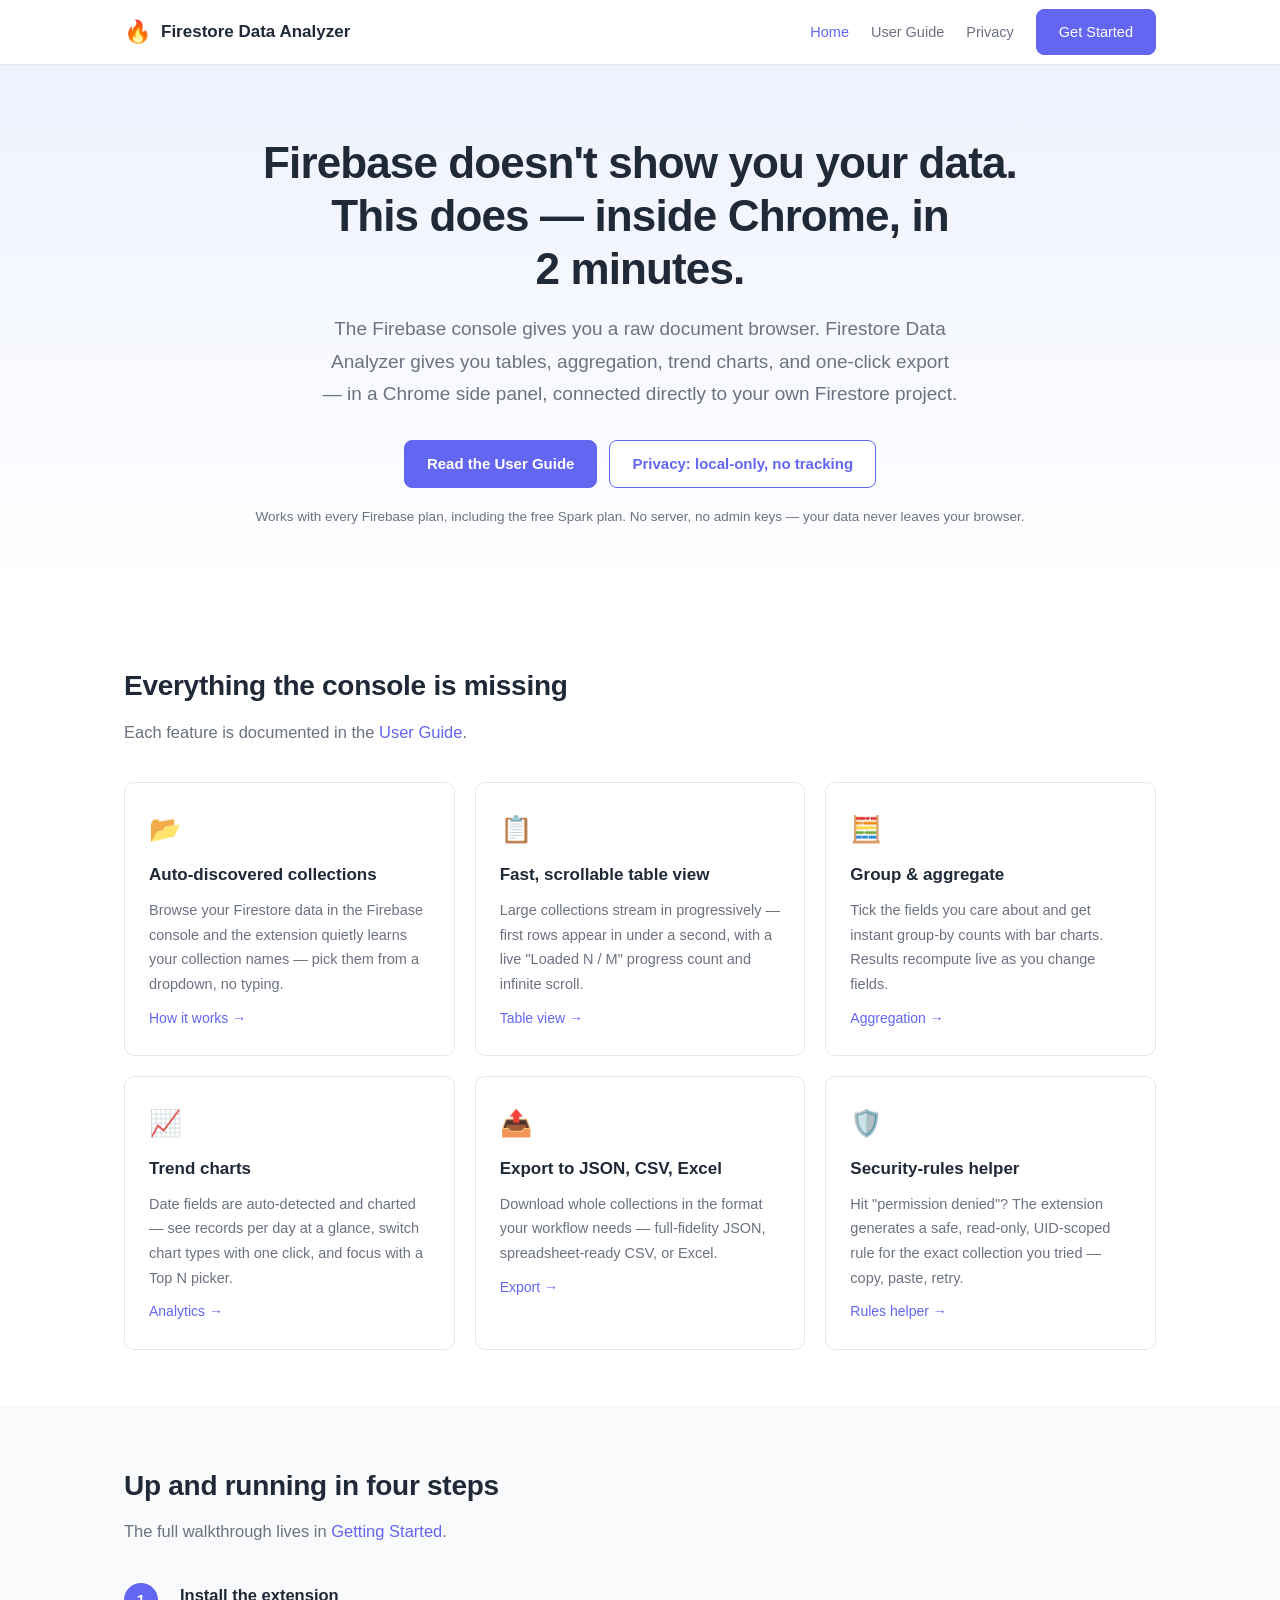
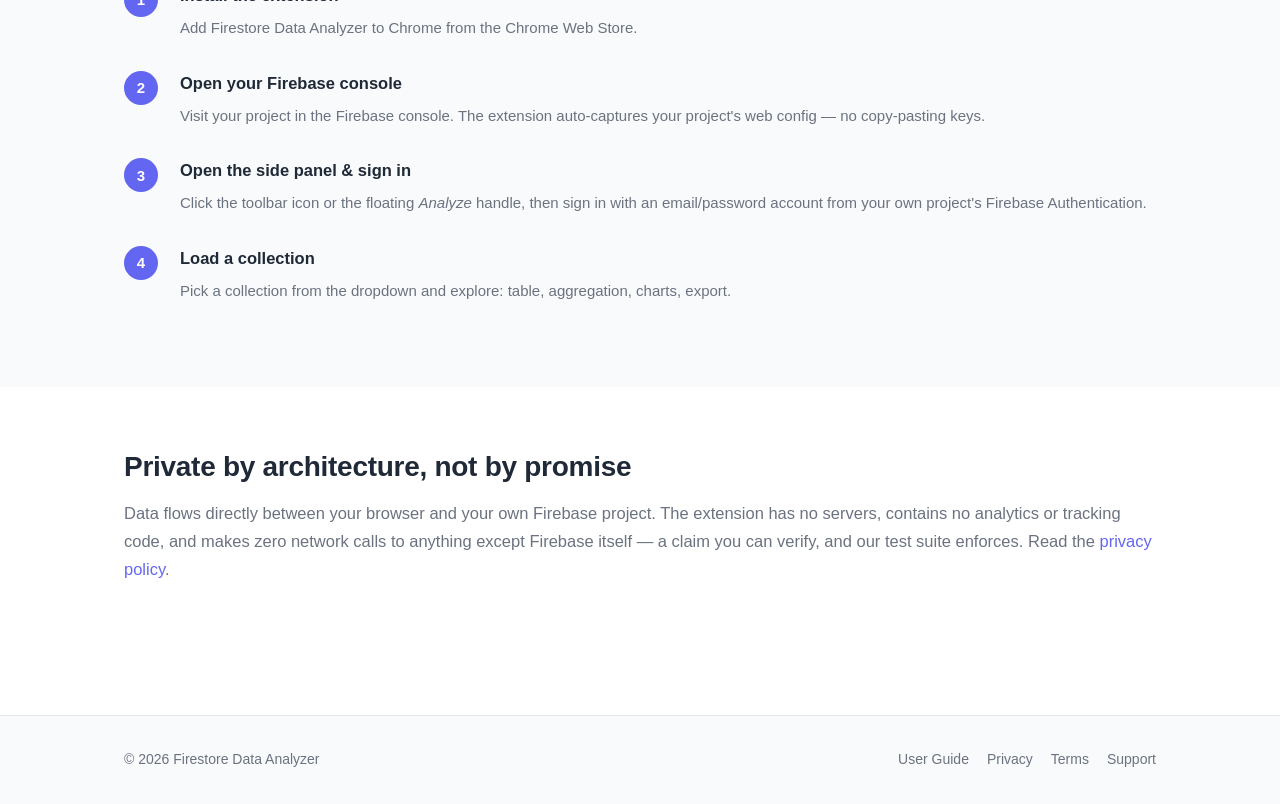
==== index.html @ 12dc2b6a "Documentation site: landing page, user guide, privacy policy, terms Static HTML/CSS site for the Fir" ====
<!DOCTYPE html>
<html lang="en">
<head>
  <meta charset="UTF-8">
  <meta name="viewport" content="width=device-width, initial-scale=1.0">
  <title>Firestore Data Analyzer — Explore, analyze &amp; export your Firestore data inside Chrome</title>
  <meta name="description" content="Firebase doesn't show you your data — on any plan. Firestore Data Analyzer does: browse collections, aggregate records, visualize trends, and export as CSV, JSON or Excel, right inside Chrome. Your data never leaves your browser.">
  <link rel="stylesheet" href="assets/style.css">
  <link rel="icon" href="data:image/svg+xml,<svg xmlns=%22http://www.w3.org/2000/svg%22 viewBox=%220 0 100 100%22><text y=%22.9em%22 font-size=%2290%22>🔥</text></svg>">
</head>
<body>

  <header class="site-header">
    <div class="inner">
      <a class="brand" href="./"><span class="logo">🔥</span> Firestore Data Analyzer</a>
      <nav class="site-nav">
        <a href="./" class="active">Home</a>
        <a href="guide/">User Guide</a>
        <a href="privacy.html">Privacy</a>
        <a class="btn" href="guide/#getting-started">Get Started</a>
      </nav>
    </div>
  </header>

  <section class="hero">
    <h1>Firebase doesn't show you your data.<br>This does — inside Chrome, in 2&nbsp;minutes.</h1>
    <p class="lede">
      The Firebase console gives you a raw document browser. Firestore Data Analyzer gives you
      tables, aggregation, trend charts, and one-click export — in a Chrome side panel,
      connected directly to your own Firestore project.
    </p>
    <div class="actions">
      <a class="btn" href="guide/#getting-started">Read the User Guide</a>
      <a class="btn secondary" href="privacy.html">Privacy: local-only, no tracking</a>
    </div>
    <p class="note">Works with every Firebase plan, including the free Spark plan. No server, no admin keys — your data never leaves your browser.</p>
  </section>

  <div class="section">
    <h2>Everything the console is missing</h2>
    <p class="sub">Each feature is documented in the <a href="guide/">User Guide</a>.</p>

    <div class="feature-grid">
      <div class="feature-card">
        <div class="icon">📂</div>
        <h3>Auto-discovered collections</h3>
        <p>Browse your Firestore data in the Firebase console and the extension quietly learns your collection names — pick them from a dropdown, no typing.</p>
        <a class="more" href="guide/#collections">How it works →</a>
      </div>
      <div class="feature-card">
        <div class="icon">📋</div>
        <h3>Fast, scrollable table view</h3>
        <p>Large collections stream in progressively — first rows appear in under a second, with a live "Loaded N / M" progress count and infinite scroll.</p>
        <a class="more" href="guide/#table-view">Table view →</a>
      </div>
      <div class="feature-card">
        <div class="icon">🧮</div>
        <h3>Group &amp; aggregate</h3>
        <p>Tick the fields you care about and get instant group-by counts with bar charts. Results recompute live as you change fields.</p>
        <a class="more" href="guide/#aggregation">Aggregation →</a>
      </div>
      <div class="feature-card">
        <div class="icon">📈</div>
        <h3>Trend charts</h3>
        <p>Date fields are auto-detected and charted — see records per day at a glance, switch chart types with one click, and focus with a Top&nbsp;N picker.</p>
        <a class="more" href="guide/#analytics">Analytics →</a>
      </div>
      <div class="feature-card">
        <div class="icon">📤</div>
        <h3>Export to JSON, CSV, Excel</h3>
        <p>Download whole collections in the format your workflow needs — full-fidelity JSON, spreadsheet-ready CSV, or Excel.</p>
        <a class="more" href="guide/#export">Export →</a>
      </div>
      <div class="feature-card">
        <div class="icon">🛡️</div>
        <h3>Security-rules helper</h3>
        <p>Hit "permission denied"? The extension generates a safe, read-only, UID-scoped rule for the exact collection you tried — copy, paste, retry.</p>
        <a class="more" href="guide/#rules-helper">Rules helper →</a>
      </div>
    </div>
  </div>

  <div class="section alt">
    <div class="inner">
      <h2>Up and running in four steps</h2>
      <p class="sub">The full walkthrough lives in <a href="guide/#getting-started">Getting Started</a>.</p>
      <ol class="steps">
        <li>
          <h3>Install the extension</h3>
          <p>Add Firestore Data Analyzer to Chrome from the Chrome Web Store.</p>
        </li>
        <li>
          <h3>Open your Firebase console</h3>
          <p>Visit your project in the Firebase console. The extension auto-captures your project's web config — no copy-pasting keys.</p>
        </li>
        <li>
          <h3>Open the side panel &amp; sign in</h3>
          <p>Click the toolbar icon or the floating <em>Analyze</em> handle, then sign in with an email/password account from your own project's Firebase Authentication.</p>
        </li>
        <li>
          <h3>Load a collection</h3>
          <p>Pick a collection from the dropdown and explore: table, aggregation, charts, export.</p>
        </li>
      </ol>
    </div>
  </div>

  <div class="section">
    <h2>Private by architecture, not by promise</h2>
    <p class="sub">
      Data flows directly between your browser and your own Firebase project. The extension has no
      servers, contains no analytics or tracking code, and makes zero network calls to anything
      except Firebase itself — a claim you can verify, and our test suite enforces.
      Read the <a href="privacy.html">privacy policy</a>.
    </p>
  </div>

  <footer class="site-footer">
    <div class="inner">
      <span>© 2026 Firestore Data Analyzer</span>
      <nav>
        <a href="guide/">User Guide</a>
        <a href="privacy.html">Privacy</a>
        <a href="terms.html">Terms</a>
        <a href="mailto:niknackster@gmail.com">Support</a>
      </nav>
    </div>
  </footer>

</body>
</html>
---- assets/style.css ----
/* Firestore Data Analyzer — documentation site */

:root {
  --accent: #6366f1;
  --accent-dark: #4f46e5;
  --accent-soft: #eef2ff;
  --text: #1f2937;
  --text-muted: #6b7280;
  --border: #e5e7eb;
  --bg: #ffffff;
  --bg-alt: #f9fafb;
  --code-bg: #f3f4f6;
  --radius: 10px;
  --max-width: 1080px;
}

* { box-sizing: border-box; }

html { scroll-behavior: smooth; scroll-padding-top: 84px; }

body {
  margin: 0;
  font-family: -apple-system, BlinkMacSystemFont, 'Segoe UI', Roboto, Helvetica, Arial, sans-serif;
  color: var(--text);
  background: var(--bg);
  line-height: 1.7;
  font-size: 16px;
}

a { color: var(--accent); text-decoration: none; }
a:hover { text-decoration: underline; }

code {
  background: var(--code-bg);
  padding: 2px 6px;
  border-radius: 5px;
  font-size: 0.88em;
  font-family: ui-monospace, SFMono-Regular, Menlo, Consolas, monospace;
}

pre {
  background: #111827;
  color: #e5e7eb;
  padding: 16px 20px;
  border-radius: var(--radius);
  overflow-x: auto;
  font-size: 13.5px;
  line-height: 1.6;
}
pre code { background: none; padding: 0; color: inherit; }

/* ── Header ── */

.site-header {
  position: sticky;
  top: 0;
  z-index: 50;
  background: rgba(255, 255, 255, 0.92);
  backdrop-filter: blur(8px);
  border-bottom: 1px solid var(--border);
}

.site-header .inner {
  max-width: var(--max-width);
  margin: 0 auto;
  padding: 0 24px;
  height: 64px;
  display: flex;
  align-items: center;
  justify-content: space-between;
  gap: 16px;
}

.brand {
  display: flex;
  align-items: center;
  gap: 10px;
  font-weight: 700;
  font-size: 17px;
  color: var(--text);
}
.brand:hover { text-decoration: none; }
.brand .logo { font-size: 22px; }

.site-nav { display: flex; gap: 22px; align-items: center; }
.site-nav a { color: var(--text-muted); font-size: 14.5px; font-weight: 500; }
.site-nav a:hover { color: var(--text); text-decoration: none; }
.site-nav a.active { color: var(--accent); }
.site-nav .btn { color: #fff; }

/* ── Buttons ── */

.btn {
  display: inline-block;
  padding: 10px 22px;
  border-radius: 8px;
  font-weight: 600;
  font-size: 15px;
  background: var(--accent);
  color: #fff;
  border: 1px solid var(--accent);
}
.btn:hover { background: var(--accent-dark); text-decoration: none; }

.btn.secondary {
  background: #fff;
  color: var(--accent);
}
.btn.secondary:hover { background: var(--accent-soft); }

/* ── Hero ── */

.hero {
  background: linear-gradient(180deg, var(--accent-soft) 0%, #fff 100%);
  padding: 72px 24px 64px;
  text-align: center;
}
.hero h1 {
  font-size: clamp(30px, 5vw, 44px);
  line-height: 1.2;
  margin: 0 auto 18px;
  max-width: 760px;
  letter-spacing: -0.02em;
}
.hero p.lede {
  font-size: 19px;
  color: var(--text-muted);
  max-width: 640px;
  margin: 0 auto 30px;
}
.hero .actions { display: flex; gap: 12px; justify-content: center; flex-wrap: wrap; }
.hero .note { margin-top: 18px; font-size: 13.5px; color: var(--text-muted); }

/* ── Sections ── */

.section {
  max-width: var(--max-width);
  margin: 0 auto;
  padding: 56px 24px;
}
.section.alt { background: var(--bg-alt); max-width: none; }
.section.alt > .inner { max-width: var(--max-width); margin: 0 auto; padding: 0 24px; }

.section h2 {
  font-size: 28px;
  letter-spacing: -0.01em;
  margin: 0 0 8px;
}
.section p.sub {
  color: var(--text-muted);
  margin: 0 0 36px;
  font-size: 16.5px;
}

/* ── Feature grid ── */

.feature-grid {
  display: grid;
  grid-template-columns: repeat(auto-fit, minmax(280px, 1fr));
  gap: 20px;
}

.feature-card {
  border: 1px solid var(--border);
  border-radius: var(--radius);
  padding: 24px;
  background: #fff;
}
.feature-card .icon { font-size: 26px; margin-bottom: 10px; }
.feature-card h3 { margin: 0 0 8px; font-size: 17px; }
.feature-card p { margin: 0; color: var(--text-muted); font-size: 14.5px; }
.feature-card a.more { font-size: 14px; font-weight: 500; display: inline-block; margin-top: 10px; }

/* ── Steps ── */

.steps { counter-reset: step; list-style: none; padding: 0; margin: 0; }
.steps li {
  counter-increment: step;
  position: relative;
  padding: 0 0 28px 56px;
}
.steps li::before {
  content: counter(step);
  position: absolute;
  left: 0;
  top: 2px;
  width: 34px;
  height: 34px;
  border-radius: 50%;
  background: var(--accent);
  color: #fff;
  font-weight: 700;
  display: flex;
  align-items: center;
  justify-content: center;
  font-size: 15px;
}
.steps li h3 { margin: 0 0 6px; font-size: 16.5px; }
.steps li p { margin: 0; color: var(--text-muted); font-size: 15px; }

/* ── Docs layout ── */

.docs-wrap {
  max-width: var(--max-width);
  margin: 0 auto;
  padding: 40px 24px 80px;
  display: grid;
  grid-template-columns: 240px minmax(0, 1fr);
  gap: 48px;
  align-items: start;
}

.docs-sidebar {
  position: sticky;
  top: 84px;
  font-size: 14px;
}
.docs-sidebar .group-label {
  text-transform: uppercase;
  letter-spacing: 0.06em;
  font-size: 11.5px;
  font-weight: 700;
  color: var(--text-muted);
  margin: 18px 0 6px;
}
.docs-sidebar .group-label:first-child { margin-top: 0; }
.docs-sidebar a {
  display: block;
  padding: 5px 10px;
  border-radius: 6px;
  color: var(--text-muted);
}
.docs-sidebar a:hover { color: var(--text); background: var(--bg-alt); text-decoration: none; }

.docs-content h1 { font-size: 32px; letter-spacing: -0.02em; margin: 0 0 10px; }
.docs-content > p.lede { color: var(--text-muted); font-size: 17px; margin: 0 0 40px; }

.docs-content section { padding: 8px 0 28px; }
.docs-content h2 {
  font-size: 23px;
  margin: 28px 0 12px;
  padding-top: 20px;
  border-top: 1px solid var(--border);
  letter-spacing: -0.01em;
}
.docs-content h3 { font-size: 17px; margin: 22px 0 8px; }
.docs-content p, .docs-content li { color: #374151; font-size: 15.5px; }
.docs-content ul, .docs-content ol { padding-left: 24px; }

.callout {
  border-left: 4px solid var(--accent);
  background: var(--accent-soft);
  padding: 14px 18px;
  border-radius: 0 var(--radius) var(--radius) 0;
  margin: 18px 0;
  font-size: 14.5px;
}
.callout.warn { border-color: #f59e0b; background: #fffbeb; }
.callout p { margin: 0; }

/* ── Prose pages (privacy / terms / refunds) ── */

.prose {
  max-width: 760px;
  margin: 0 auto;
  padding: 48px 24px 80px;
}
.prose h1 { font-size: 30px; margin-bottom: 4px; letter-spacing: -0.02em; }
.prose .date { color: var(--text-muted); font-size: 14px; margin-bottom: 32px; }
.prose h2 { font-size: 20px; margin-top: 34px; }
.prose li { margin: 6px 0; }
.prose .highlight {
  background: var(--accent-soft);
  padding: 16px 20px;
  border-radius: var(--radius);
  margin: 16px 0;
}

/* ── FAQ ── */

.faq details {
  border: 1px solid var(--border);
  border-radius: var(--radius);
  padding: 16px 20px;
  margin-bottom: 12px;
  background: #fff;
}
.faq summary { font-weight: 600; cursor: pointer; font-size: 15.5px; }
.faq details p { margin: 12px 0 0; color: var(--text-muted); font-size: 15px; }

/* ── Footer ── */

.site-footer {
  border-top: 1px solid var(--border);
  background: var(--bg-alt);
  margin-top: 40px;
}
.site-footer .inner {
  max-width: var(--max-width);
  margin: 0 auto;
  padding: 32px 24px;
  display: flex;
  justify-content: space-between;
  align-items: center;
  gap: 16px;
  flex-wrap: wrap;
  font-size: 14px;
  color: var(--text-muted);
}
.site-footer nav { display: flex; gap: 18px; flex-wrap: wrap; }
.site-footer a { color: var(--text-muted); }
.site-footer a:hover { color: var(--text); }

/* ── Responsive ── */

@media (max-width: 820px) {
  .docs-wrap { grid-template-columns: 1fr; gap: 8px; }
  .docs-sidebar { position: static; display: flex; flex-wrap: wrap; gap: 4px 10px; padding-bottom: 18px; border-bottom: 1px solid var(--border); }
  .docs-sidebar .group-label { width: 100%; margin: 10px 0 2px; }
  .site-nav { gap: 14px; }
}
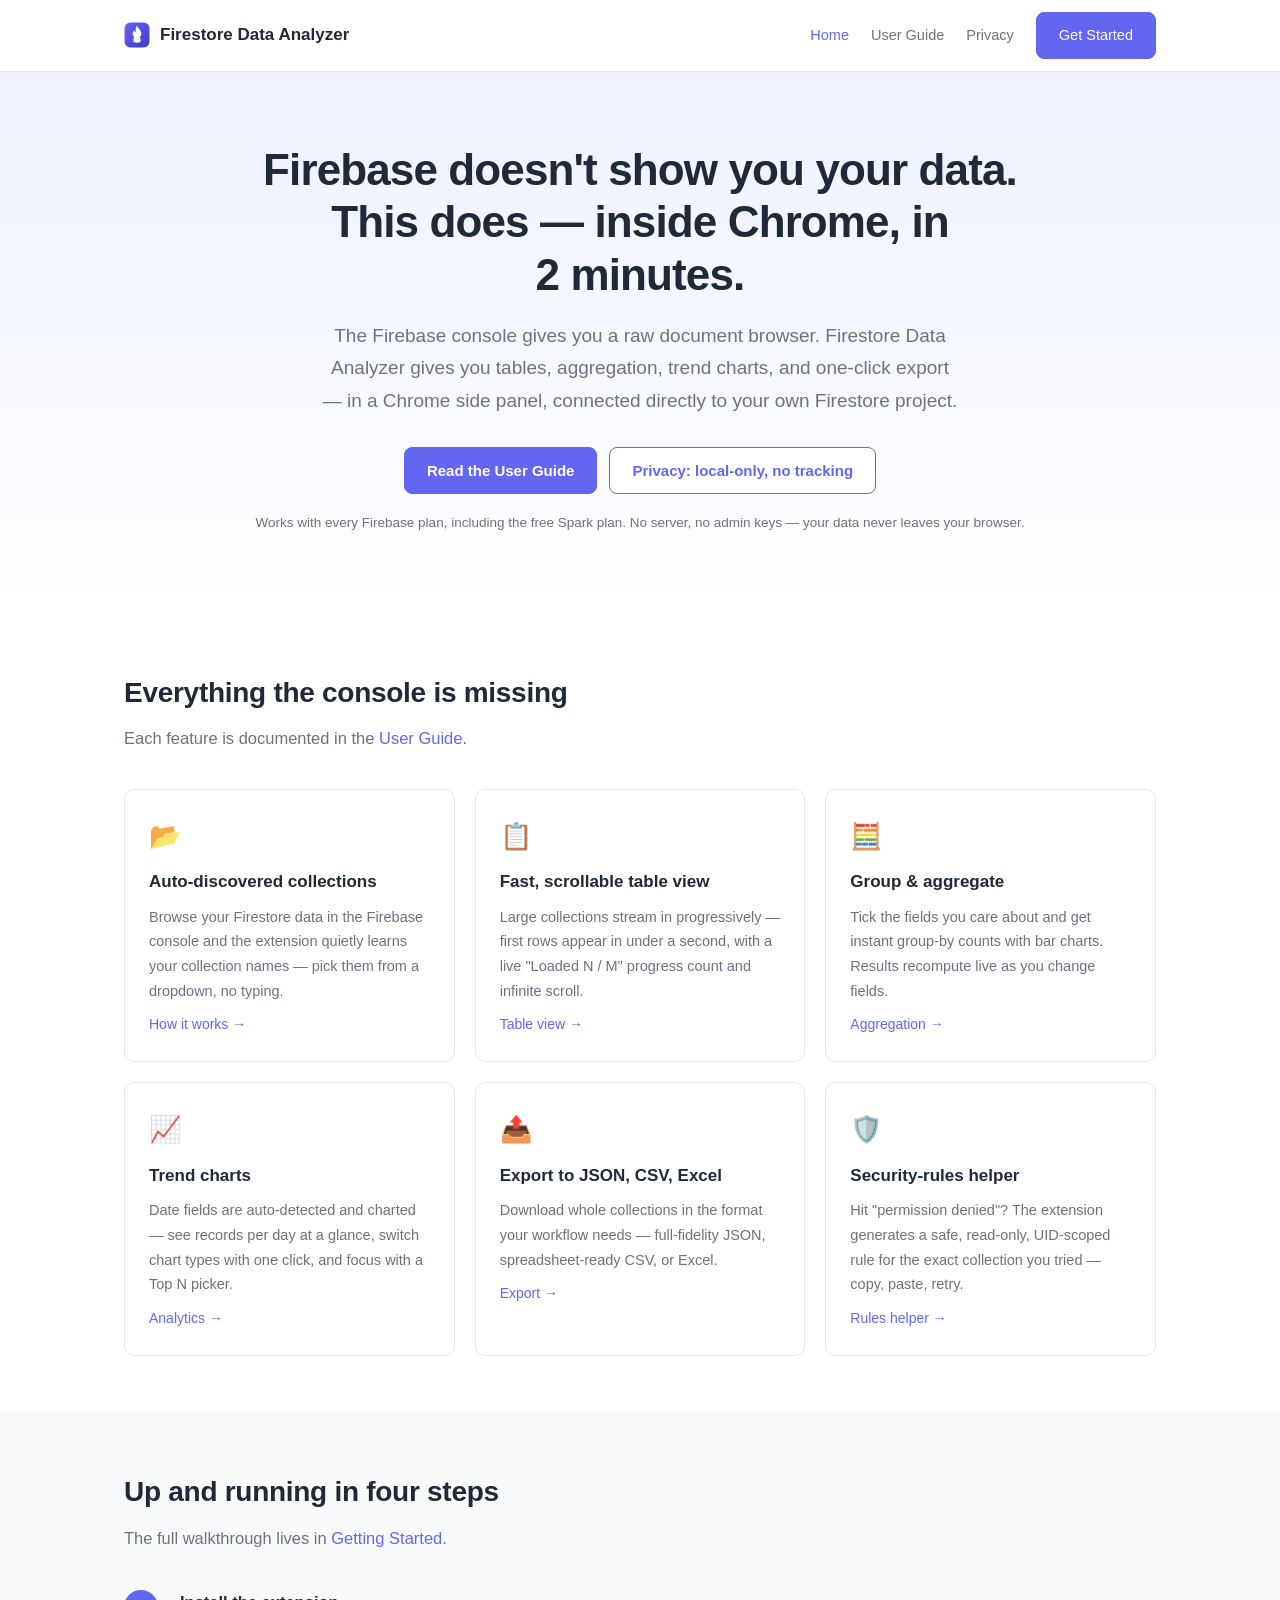
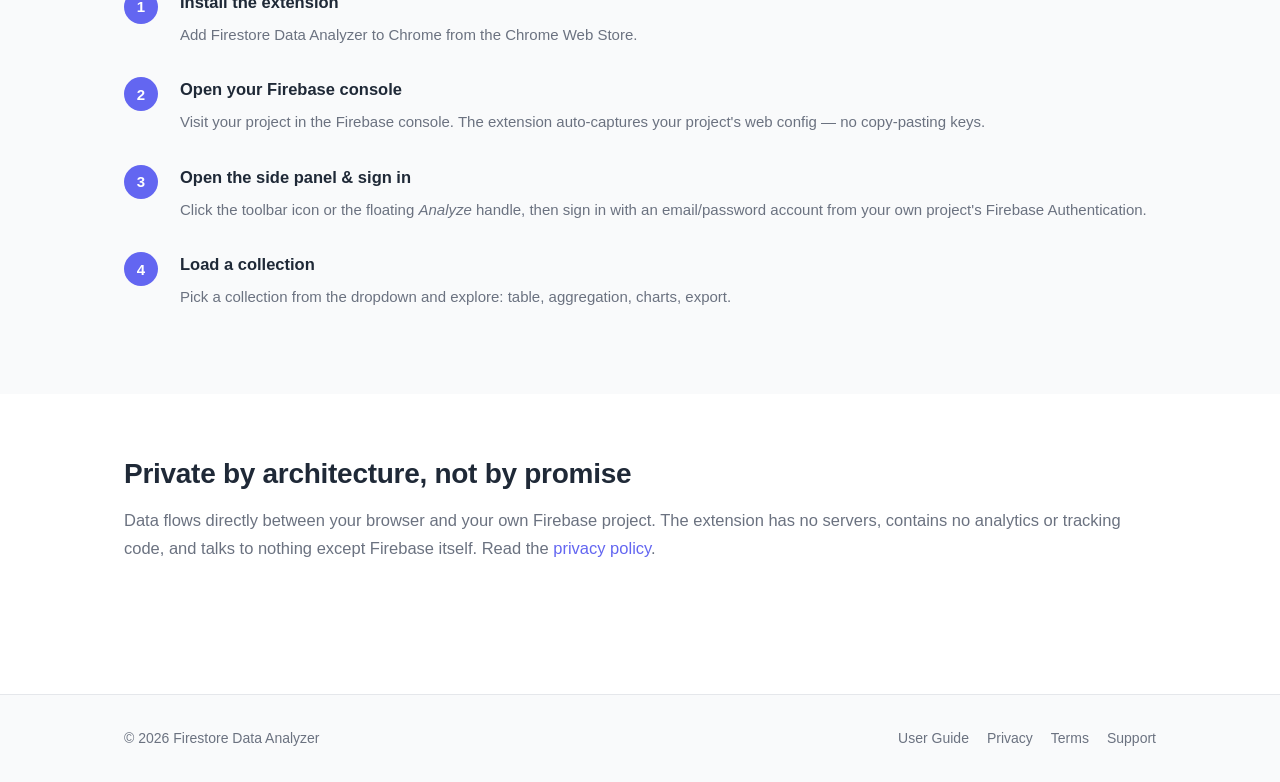
==== commit a7c05c2b: "Mobile header fix, real brand logo, less technical guide copy - Header now wraps gracefully on phone" ====
--- a/index.html
+++ b/index.html
@@ -6,13 +6,13 @@
   <title>Firestore Data Analyzer — Explore, analyze &amp; export your Firestore data inside Chrome</title>
   <meta name="description" content="Firebase doesn't show you your data — on any plan. Firestore Data Analyzer does: browse collections, aggregate records, visualize trends, and export as CSV, JSON or Excel, right inside Chrome. Your data never leaves your browser.">
   <link rel="stylesheet" href="assets/style.css">
-  <link rel="icon" href="data:image/svg+xml,<svg xmlns=%22http://www.w3.org/2000/svg%22 viewBox=%220 0 100 100%22><text y=%22.9em%22 font-size=%2290%22>🔥</text></svg>">
+  <link rel="icon" href="data:image/svg+xml,%3Csvg xmlns='http://www.w3.org/2000/svg' viewBox='0 0 48 48'%3E%3Crect x='1' y='1' width='46' height='46' rx='11' fill='%234f46e5'/%3E%3Cpath d='M24 6c1.5 6 8 8.5 8 15.5A8 8 0 0 1 16 21.5c0-3 1.8-4.8 3-6 .4 2 1.6 3 3 3.2-1.3-3.4.2-8.7 2-12.7z' fill='%23fff'/%3E%3Cellipse cx='24' cy='30' rx='6.5' ry='2.2' fill='%23fff'/%3E%3Cpath d='M17.5 30v6c0 1.2 2.9 2.2 6.5 2.2s6.5-1 6.5-2.2v-6c0 1.2-2.9 2.2-6.5 2.2s-6.5-1-6.5-2.2z' fill='%23fff'/%3E%3C/svg%3E">
 </head>
 <body>
 
   <header class="site-header">
     <div class="inner">
-      <a class="brand" href="./"><span class="logo">🔥</span> Firestore Data Analyzer</a>
+      <a class="brand" href="./"><svg class="brand-mark" viewBox="0 0 48 48" width="26" height="26" role="img" aria-label="Firestore Data Analyzer logo"><defs><linearGradient id="bmg" x1="0" y1="0" x2="1" y2="1"><stop offset="0" stop-color="#6366f1"/><stop offset="1" stop-color="#4338ca"/></linearGradient></defs><rect x="1" y="1" width="46" height="46" rx="11" fill="url(#bmg)"/><path d="M24 6c1.5 6 8 8.5 8 15.5A8 8 0 0 1 16 21.5c0-3 1.8-4.8 3-6 .4 2 1.6 3 3 3.2-1.3-3.4.2-8.7 2-12.7z" fill="#fff"/><g fill="#fff"><ellipse cx="24" cy="30" rx="6.5" ry="2.2"/><path d="M17.5 30v6c0 1.2 2.9 2.2 6.5 2.2s6.5-1 6.5-2.2v-6c0 1.2-2.9 2.2-6.5 2.2s-6.5-1-6.5-2.2z"/></g></svg> Firestore Data Analyzer</a>
       <nav class="site-nav">
         <a href="./" class="active">Home</a>
         <a href="guide/">User Guide</a>
@@ -109,8 +109,7 @@
     <h2>Private by architecture, not by promise</h2>
     <p class="sub">
       Data flows directly between your browser and your own Firebase project. The extension has no
-      servers, contains no analytics or tracking code, and makes zero network calls to anything
-      except Firebase itself — a claim you can verify, and our test suite enforces.
+      servers, contains no analytics or tracking code, and talks to nothing except Firebase itself.
       Read the <a href="privacy.html">privacy policy</a>.
     </p>
   </div>
--- a/assets/style.css
+++ b/assets/style.css
@@ -63,12 +63,13 @@
 .site-header .inner {
   max-width: var(--max-width);
   margin: 0 auto;
-  padding: 0 24px;
-  height: 64px;
+  padding: 12px 24px;
+  min-height: 64px;
   display: flex;
   align-items: center;
   justify-content: space-between;
-  gap: 16px;
+  gap: 12px 16px;
+  flex-wrap: wrap;
 }
 
 .brand {
@@ -78,9 +79,10 @@
   font-weight: 700;
   font-size: 17px;
   color: var(--text);
+  white-space: nowrap;
 }
 .brand:hover { text-decoration: none; }
-.brand .logo { font-size: 22px; }
+.brand .brand-mark { flex-shrink: 0; display: block; }
 
 .site-nav { display: flex; gap: 22px; align-items: center; }
 .site-nav a { color: var(--text-muted); font-size: 14.5px; font-weight: 500; }
@@ -319,3 +321,18 @@
   .docs-sidebar .group-label { width: 100%; margin: 10px 0 2px; }
   .site-nav { gap: 14px; }
 }
+
+@media (max-width: 640px) {
+  .site-header .inner { padding: 10px 16px; }
+  .brand { font-size: 15px; gap: 8px; }
+  .brand .brand-mark { width: 22px; height: 22px; }
+  .site-nav { gap: 12px; }
+  .site-nav a { font-size: 13.5px; white-space: nowrap; }
+  .site-nav .btn { padding: 7px 12px; font-size: 13.5px; }
+  .hero { padding: 48px 20px 44px; }
+  .section { padding: 40px 20px; }
+}
+
+@media (max-width: 430px) {
+  .site-nav .btn { display: none; }
+}
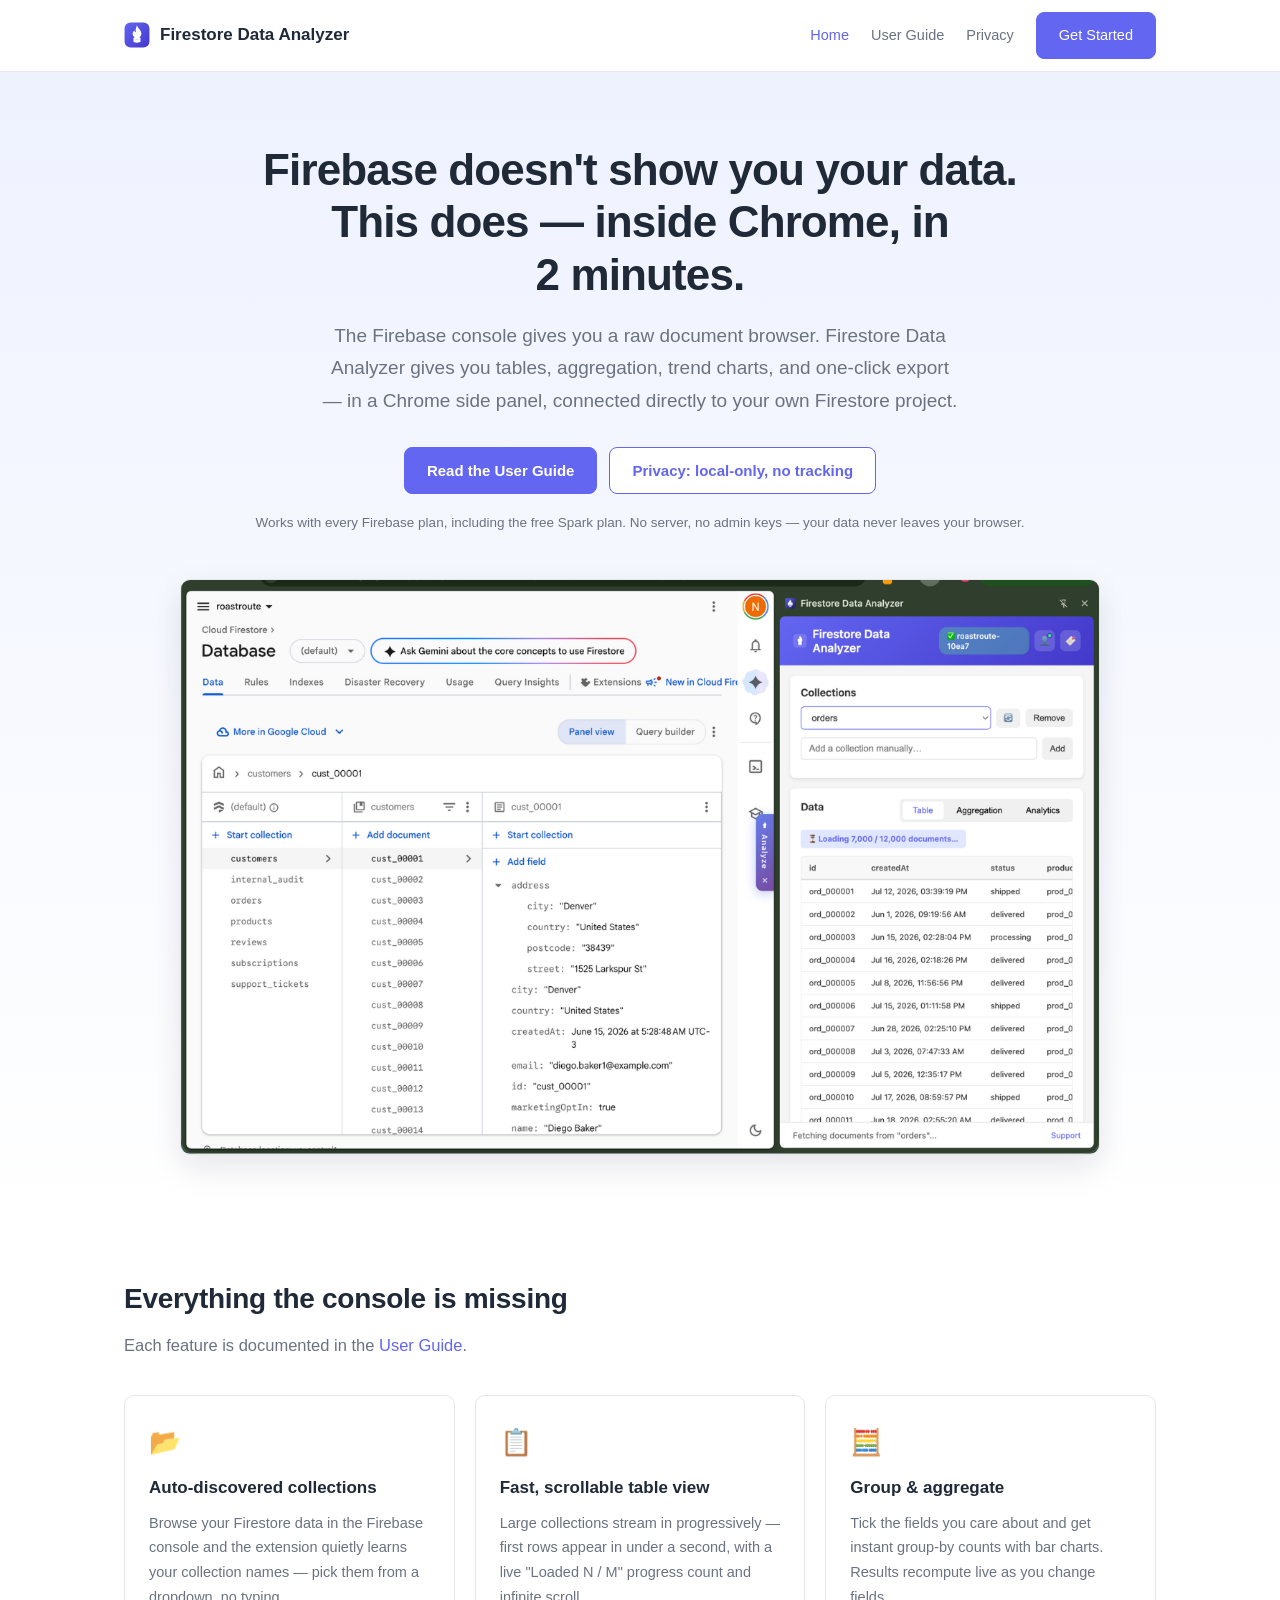
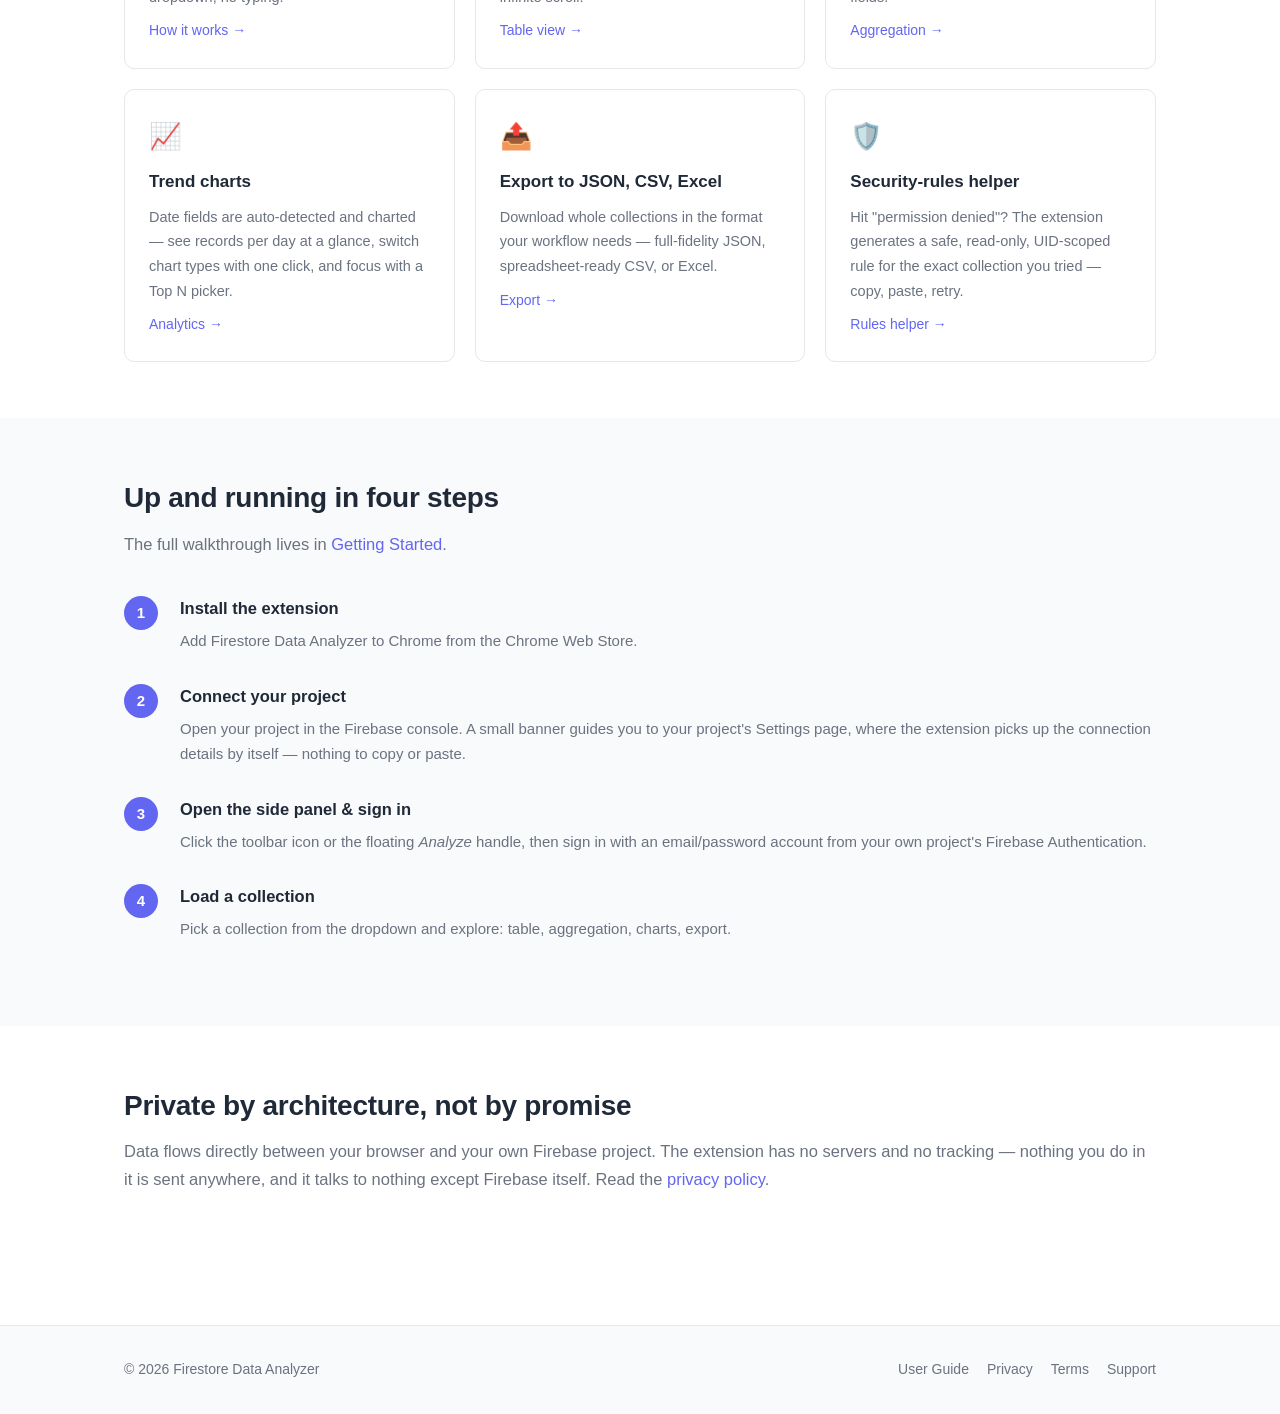
==== commit b5a15900: "Accurate setup steps: Settings-page connect banner, project switching Co-Authored-By: Claude Fable 5" ====
--- a/index.html
+++ b/index.html
@@ -34,6 +34,9 @@
       <a class="btn secondary" href="privacy.html">Privacy: local-only, no tracking</a>
     </div>
     <p class="note">Works with every Firebase plan, including the free Spark plan. No server, no admin keys — your data never leaves your browser.</p>
+    <figure class="screenshot">
+      <img src="assets/img/hero-table.png" alt="Firestore Data Analyzer side panel open next to the Firebase console, showing a collection loaded in table view" loading="lazy" onerror="this.closest('figure').style.display='none'">
+    </figure>
   </section>
 
   <div class="section">
@@ -90,8 +93,8 @@
           <p>Add Firestore Data Analyzer to Chrome from the Chrome Web Store.</p>
         </li>
         <li>
-          <h3>Open your Firebase console</h3>
-          <p>Visit your project in the Firebase console. The extension auto-captures your project's web config — no copy-pasting keys.</p>
+          <h3>Connect your project</h3>
+          <p>Open your project in the Firebase console. A small banner guides you to your project's Settings page, where the extension picks up the connection details by itself — nothing to copy or paste.</p>
         </li>
         <li>
           <h3>Open the side panel &amp; sign in</h3>
@@ -109,8 +112,8 @@
     <h2>Private by architecture, not by promise</h2>
     <p class="sub">
       Data flows directly between your browser and your own Firebase project. The extension has no
-      servers, contains no analytics or tracking code, and talks to nothing except Firebase itself.
-      Read the <a href="privacy.html">privacy policy</a>.
+      servers and no tracking — nothing you do in it is sent anywhere, and it talks to nothing
+      except Firebase itself. Read the <a href="privacy.html">privacy policy</a>.
     </p>
   </div>
 
--- a/assets/style.css
+++ b/assets/style.css
@@ -132,6 +132,25 @@
 }
 .hero .actions { display: flex; gap: 12px; justify-content: center; flex-wrap: wrap; }
 .hero .note { margin-top: 18px; font-size: 13.5px; color: var(--text-muted); }
+
+/* ── Screenshots ── */
+
+.screenshot { margin: 24px 0; }
+.screenshot img {
+  width: 100%;
+  height: auto;
+  display: block;
+  border: 1px solid var(--border);
+  border-radius: var(--radius);
+  box-shadow: 0 12px 32px rgba(17, 24, 39, 0.10);
+}
+.screenshot figcaption {
+  margin-top: 10px;
+  font-size: 13.5px;
+  color: var(--text-muted);
+  text-align: center;
+}
+.hero .screenshot { max-width: 920px; margin: 44px auto 0; }
 
 /* ── Sections ── */
 
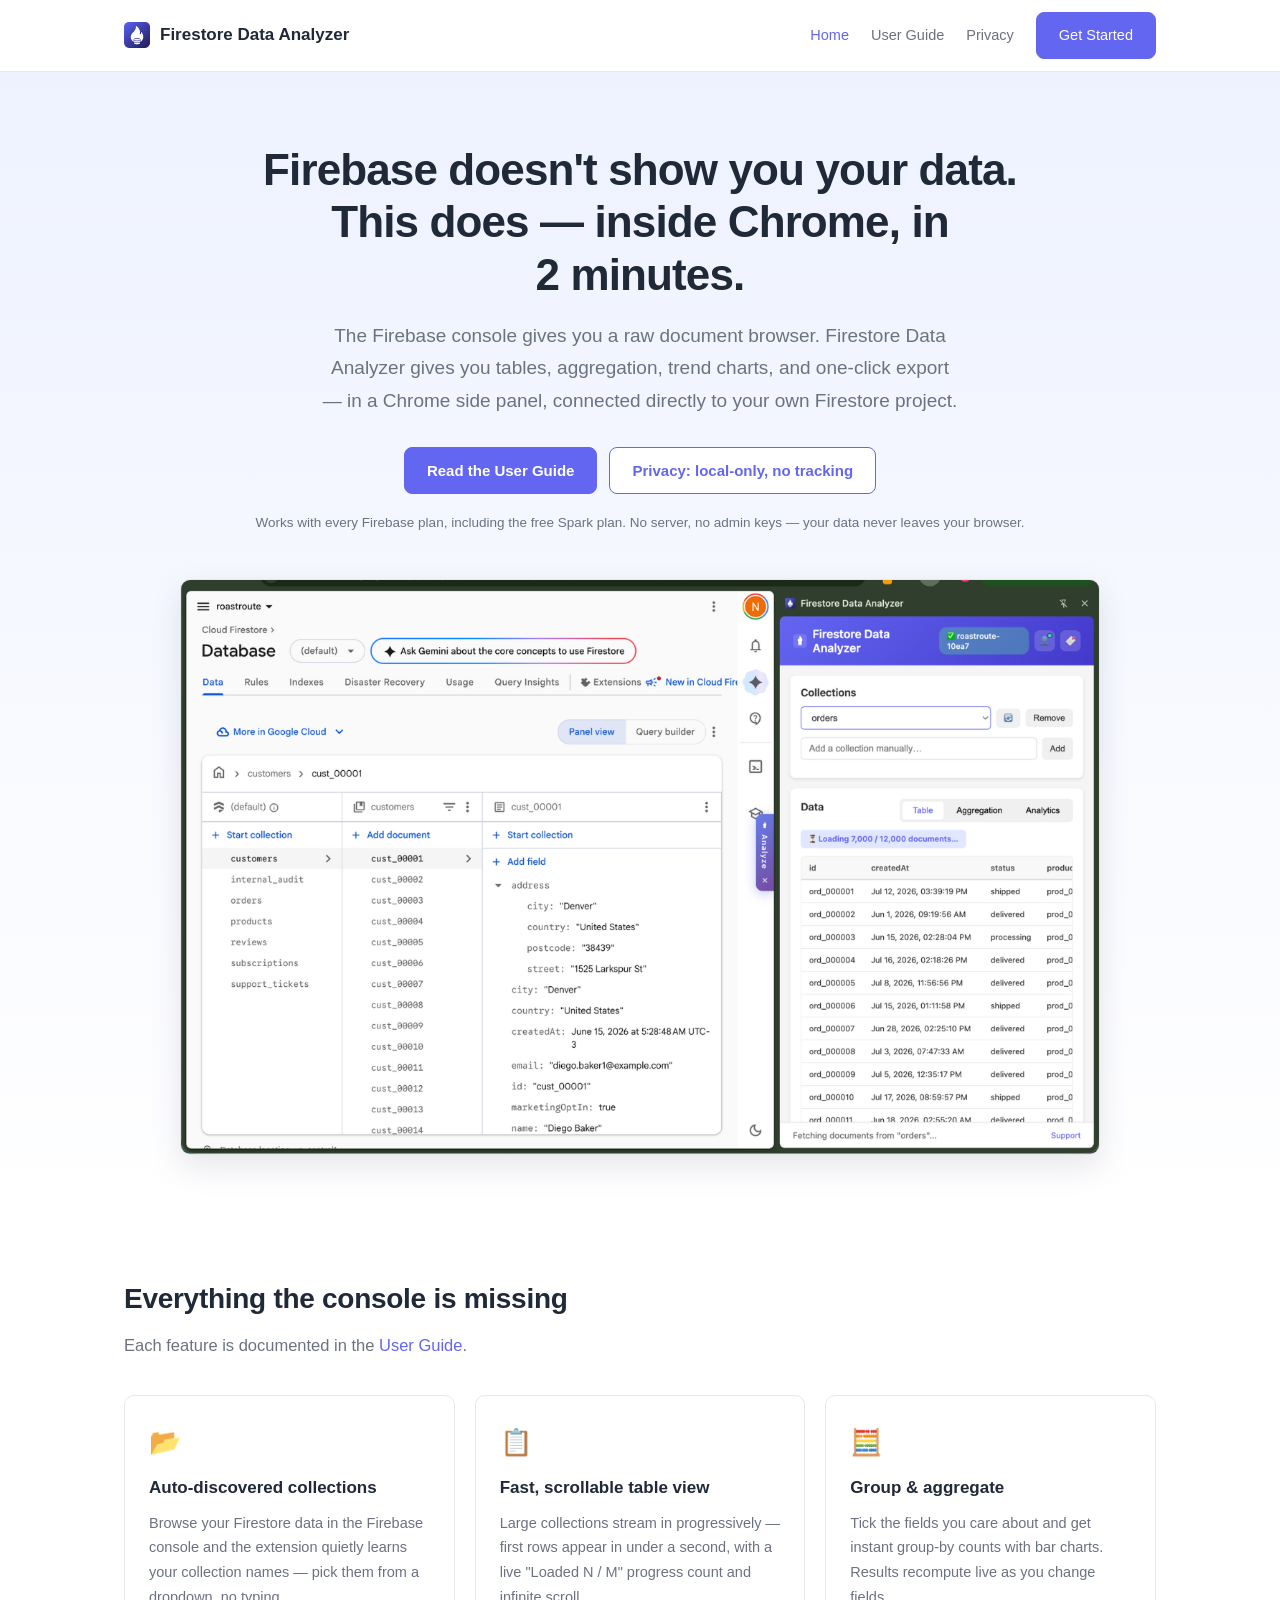
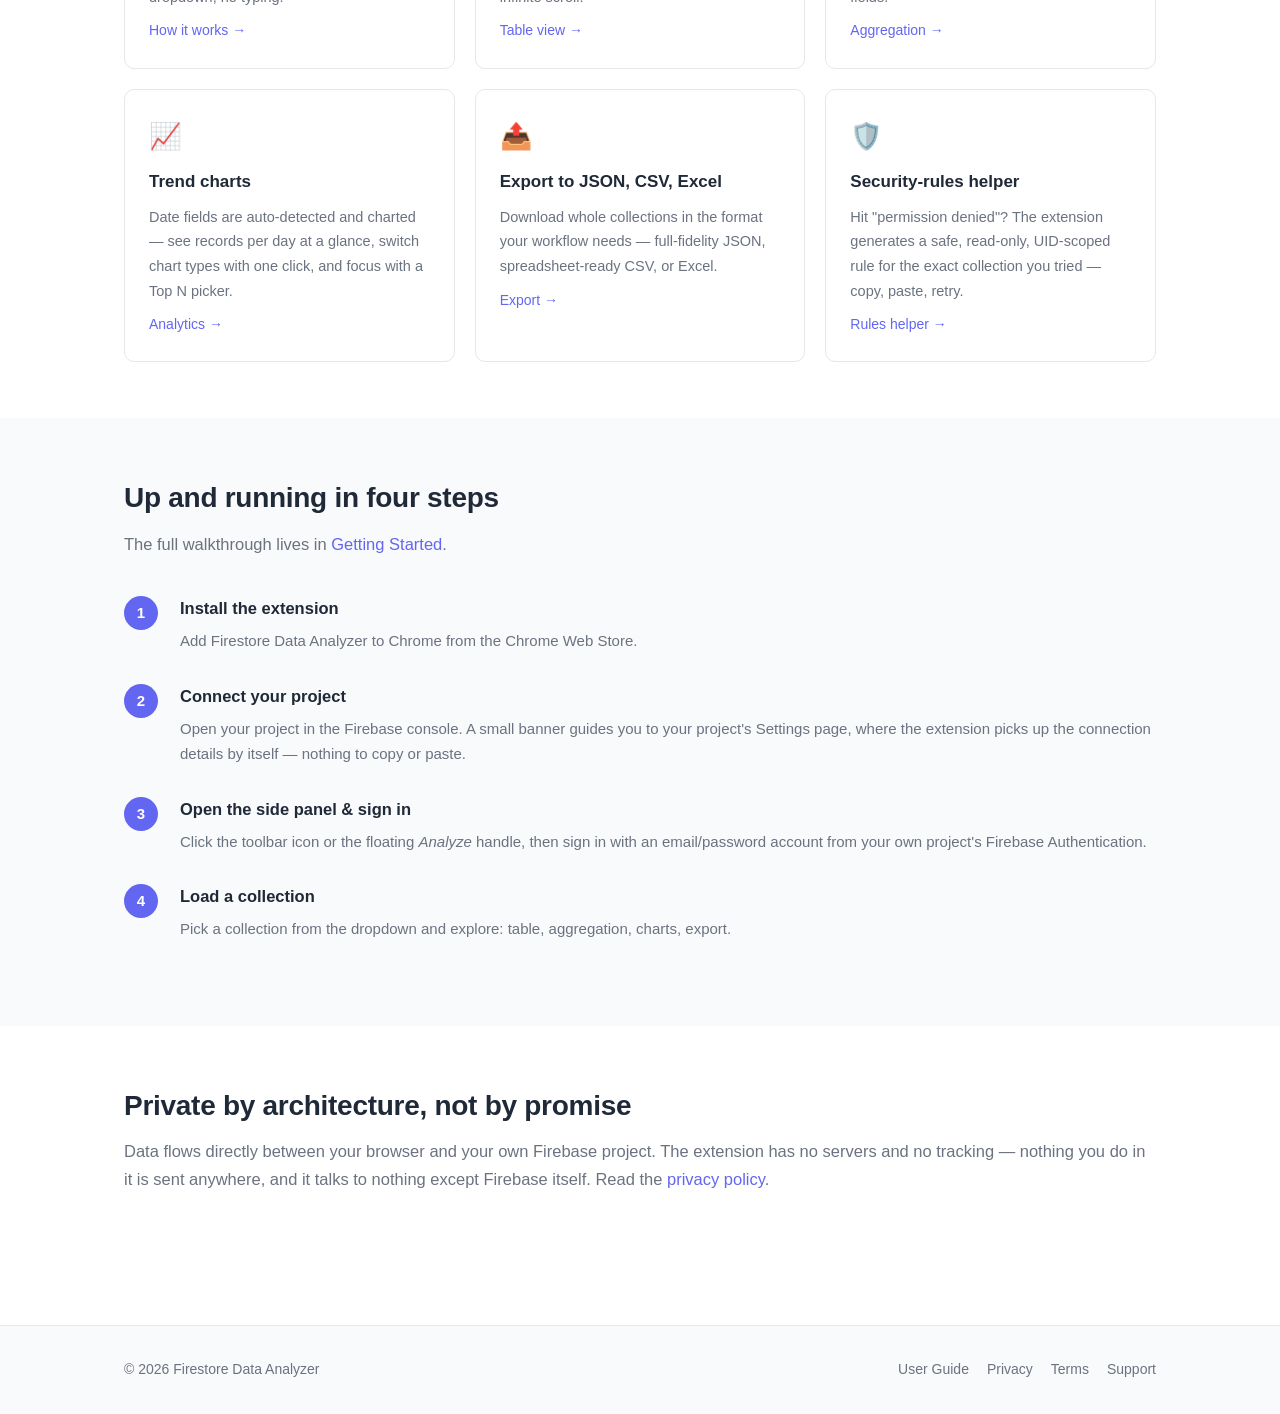
==== commit 397bf26f: "Use the extension icon as the site logo and favicon Co-Authored-By: Claude Fable 5 <noreply@anthropi" ====
--- a/index.html
+++ b/index.html
@@ -6,13 +6,13 @@
   <title>Firestore Data Analyzer — Explore, analyze &amp; export your Firestore data inside Chrome</title>
   <meta name="description" content="Firebase doesn't show you your data — on any plan. Firestore Data Analyzer does: browse collections, aggregate records, visualize trends, and export as CSV, JSON or Excel, right inside Chrome. Your data never leaves your browser.">
   <link rel="stylesheet" href="assets/style.css">
-  <link rel="icon" href="data:image/svg+xml,%3Csvg xmlns='http://www.w3.org/2000/svg' viewBox='0 0 48 48'%3E%3Crect x='1' y='1' width='46' height='46' rx='11' fill='%234f46e5'/%3E%3Cpath d='M24 6c1.5 6 8 8.5 8 15.5A8 8 0 0 1 16 21.5c0-3 1.8-4.8 3-6 .4 2 1.6 3 3 3.2-1.3-3.4.2-8.7 2-12.7z' fill='%23fff'/%3E%3Cellipse cx='24' cy='30' rx='6.5' ry='2.2' fill='%23fff'/%3E%3Cpath d='M17.5 30v6c0 1.2 2.9 2.2 6.5 2.2s6.5-1 6.5-2.2v-6c0 1.2-2.9 2.2-6.5 2.2s-6.5-1-6.5-2.2z' fill='%23fff'/%3E%3C/svg%3E">
+  <link rel="icon" href="assets/img/icon48.png" type="image/png" sizes="48x48">
 </head>
 <body>
 
   <header class="site-header">
     <div class="inner">
-      <a class="brand" href="./"><svg class="brand-mark" viewBox="0 0 48 48" width="26" height="26" role="img" aria-label="Firestore Data Analyzer logo"><defs><linearGradient id="bmg" x1="0" y1="0" x2="1" y2="1"><stop offset="0" stop-color="#6366f1"/><stop offset="1" stop-color="#4338ca"/></linearGradient></defs><rect x="1" y="1" width="46" height="46" rx="11" fill="url(#bmg)"/><path d="M24 6c1.5 6 8 8.5 8 15.5A8 8 0 0 1 16 21.5c0-3 1.8-4.8 3-6 .4 2 1.6 3 3 3.2-1.3-3.4.2-8.7 2-12.7z" fill="#fff"/><g fill="#fff"><ellipse cx="24" cy="30" rx="6.5" ry="2.2"/><path d="M17.5 30v6c0 1.2 2.9 2.2 6.5 2.2s6.5-1 6.5-2.2v-6c0 1.2-2.9 2.2-6.5 2.2s-6.5-1-6.5-2.2z"/></g></svg> Firestore Data Analyzer</a>
+      <a class="brand" href="./"><img class="brand-mark" src="assets/img/icon48.png" alt="" width="26" height="26"> Firestore Data Analyzer</a>
       <nav class="site-nav">
         <a href="./" class="active">Home</a>
         <a href="guide/">User Guide</a>
